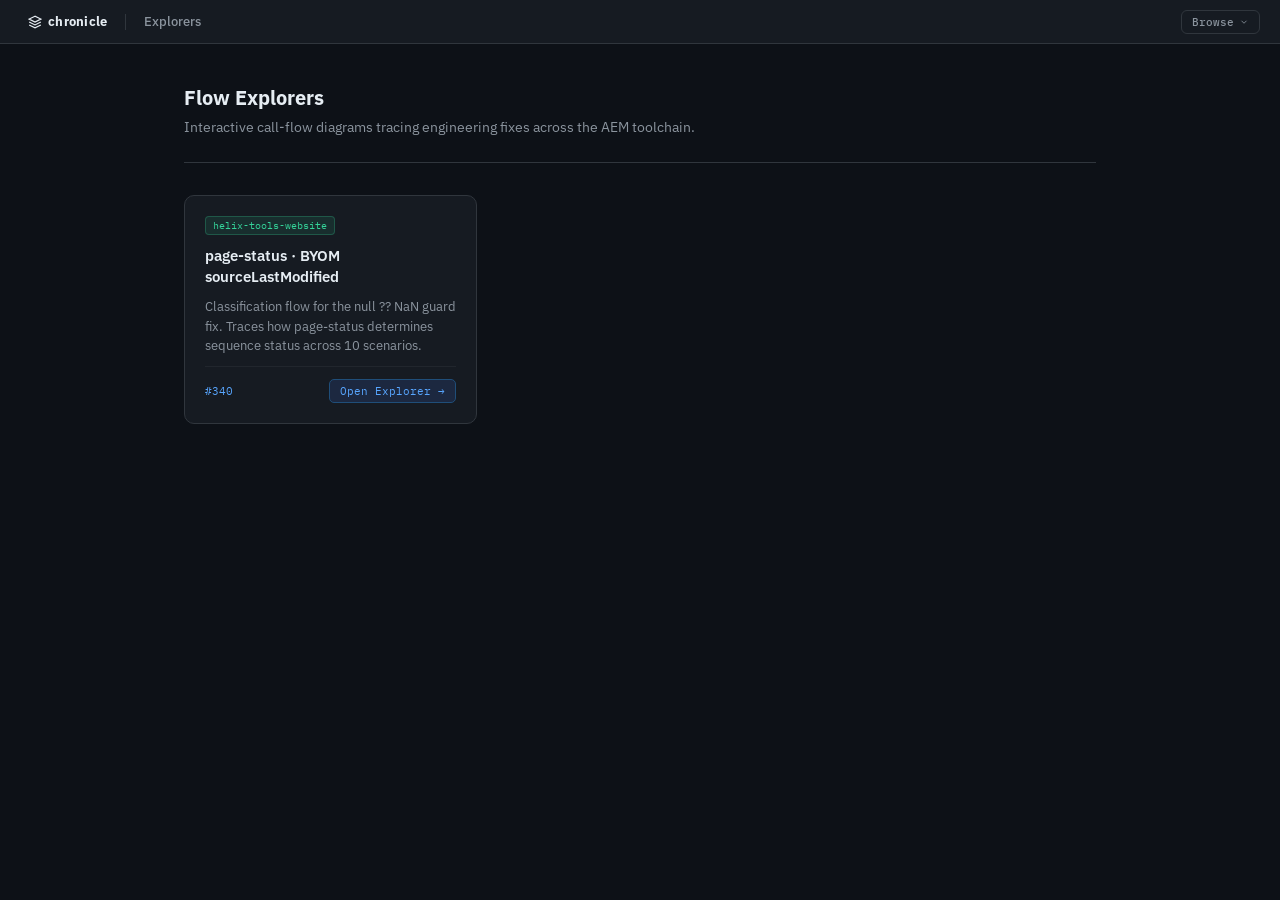
==== tools/index.html @ bcb19ca1 "fix: dark theme, tools nav, browse button positioning - styles.css: full dark theme (#0d1117 bg, IBM" ====
<!DOCTYPE html>
<html lang="en">
<head>
<meta charset="UTF-8">
<meta name="viewport" content="width=device-width, initial-scale=1">
<title>Flow Explorers · Chronicle</title>
<link rel="preconnect" href="https://fonts.googleapis.com">
<link rel="preconnect" href="https://fonts.gstatic.com" crossorigin>
<link href="https://fonts.googleapis.com/css2?family=IBM+Plex+Mono:wght@400;500;600&family=IBM+Plex+Sans:wght@400;500;600;700&display=swap" rel="stylesheet">
<style>
*{box-sizing:border-box;margin:0;padding:0}
body{font-family:'IBM Plex Sans',system-ui,sans-serif;background:#0d1117;color:#e6edf3;min-height:100vh}

#page-nav{position:sticky;top:0;z-index:100}

main{max-width:960px;margin:0 auto;padding:40px 24px}

.page-hd{margin-bottom:32px;border-bottom:1px solid #30363d;padding-bottom:24px}
.page-hd h1{font-size:20px;font-weight:700;color:#e6edf3;margin-bottom:6px}
.page-hd p{font-size:14px;color:#8b949e;line-height:1.5}

.tools-grid{
  display:grid;
  grid-template-columns:repeat(auto-fill,minmax(280px,1fr));
  gap:16px;
}

.tool-card{
  background:#161b22;border:1px solid #30363d;border-radius:10px;
  padding:20px;display:flex;flex-direction:column;gap:10px;
  text-decoration:none;color:inherit;
  transition:border-color .15s,box-shadow .15s;
}
.tool-card:hover{border-color:#58a6ff;text-decoration:none;box-shadow:0 4px 16px rgba(88,166,255,.08)}

.tc-project{
  font-family:'IBM Plex Mono',monospace;font-size:10px;
  color:#34d399;background:rgba(52,211,153,.1);
  padding:2px 7px;border-radius:4px;border:1px solid rgba(52,211,153,.25);
  display:inline-block;width:fit-content;
}
.tool-card h2{font-size:15px;font-weight:600;color:#e6edf3;line-height:1.4;margin:0}
.tool-card p{font-size:13px;color:#8b949e;line-height:1.5;flex:1;margin:0}
.tc-footer{
  display:flex;align-items:center;justify-content:space-between;
  padding-top:12px;border-top:1px solid #21262d;
  font-family:'IBM Plex Mono',monospace;
}
.tc-issue{font-size:11px;color:#58a6ff}
.tc-cta{
  font-size:11px;color:#58a6ff;background:#1c2840;
  border:1px solid #1f4e79;padding:4px 10px;border-radius:5px;
  transition:background .15s;white-space:nowrap;
}
.tool-card:hover .tc-cta{background:#1f4e79}
</style>
</head>
<body>

<div id="page-nav"></div>

<main>
  <div class="page-hd">
    <h1>Flow Explorers</h1>
    <p>Interactive call-flow diagrams tracing engineering fixes across the AEM toolchain.</p>
  </div>

  <div class="tools-grid">

    <a class="tool-card" href="/tools/page-status/flows.html">
      <span class="tc-project">helix-tools-website</span>
      <h2>page-status · BYOM sourceLastModified</h2>
      <p>Classification flow for the null ?? NaN guard fix. Traces how page-status determines sequence status across 10 scenarios.</p>
      <div class="tc-footer">
        <span class="tc-issue">#340</span>
        <span class="tc-cta">Open Explorer →</span>
      </div>
    </a>

  </div>
</main>

<script type="module">
  import { buildNav } from '/scripts/chronicle-nav.js';
  buildNav(document.getElementById('page-nav'));
</script>

</body>
</html>
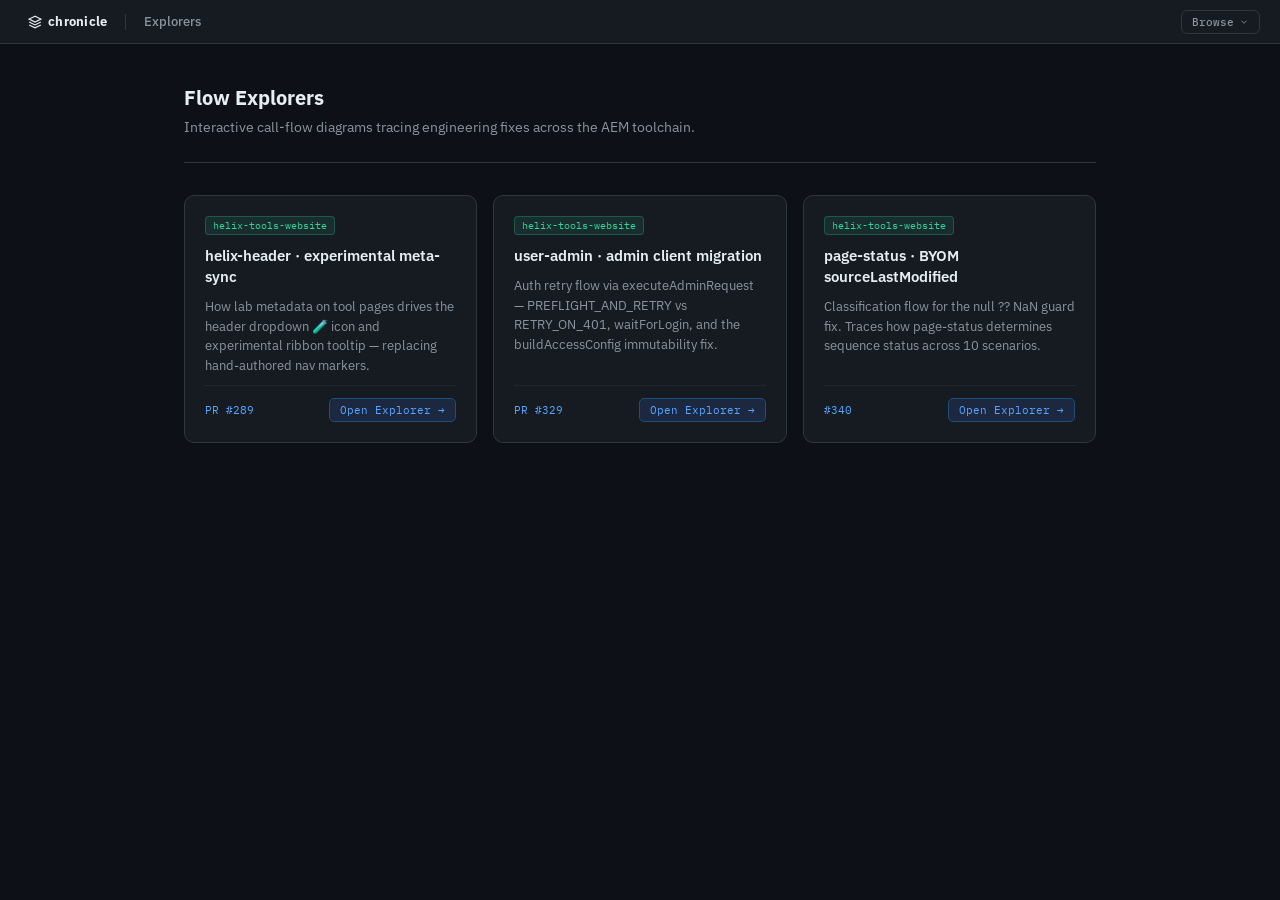
==== commit 43d8d4c7: "feat: add helix-header and user-admin flow explorers (PR #289, #329) - tools/helix-header/flows.html" ====
--- a/tools/index.html
+++ b/tools/index.html
@@ -67,6 +67,26 @@
 
   <div class="tools-grid">
 
+    <a class="tool-card" href="/tools/helix-header/flows.html">
+      <span class="tc-project">helix-tools-website</span>
+      <h2>helix-header · experimental meta-sync</h2>
+      <p>How lab metadata on tool pages drives the header dropdown 🧪 icon and experimental ribbon tooltip — replacing hand-authored nav markers.</p>
+      <div class="tc-footer">
+        <span class="tc-issue">PR #289</span>
+        <span class="tc-cta">Open Explorer →</span>
+      </div>
+    </a>
+
+    <a class="tool-card" href="/tools/user-admin/flows.html">
+      <span class="tc-project">helix-tools-website</span>
+      <h2>user-admin · admin client migration</h2>
+      <p>Auth retry flow via executeAdminRequest — PREFLIGHT_AND_RETRY vs RETRY_ON_401, waitForLogin, and the buildAccessConfig immutability fix.</p>
+      <div class="tc-footer">
+        <span class="tc-issue">PR #329</span>
+        <span class="tc-cta">Open Explorer →</span>
+      </div>
+    </a>
+
     <a class="tool-card" href="/tools/page-status/flows.html">
       <span class="tc-project">helix-tools-website</span>
       <h2>page-status · BYOM sourceLastModified</h2>
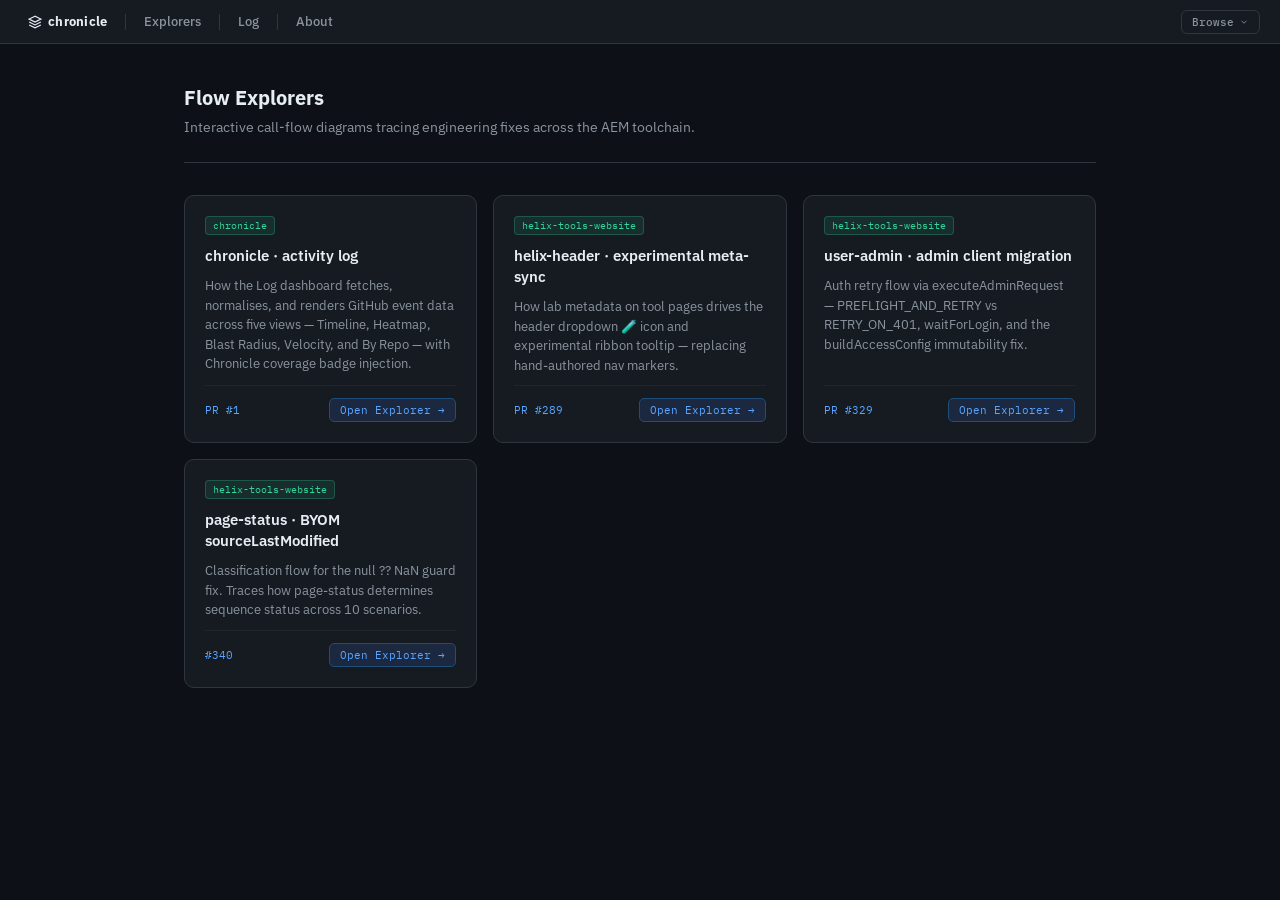
==== commit f1e00b84: "feat: add activity log Flow Explorer card to index" ====
--- a/tools/index.html
+++ b/tools/index.html
@@ -67,6 +67,16 @@
 
   <div class="tools-grid">
 
+    <a class="tool-card" href="/tools/chronicle/flows.html">
+      <span class="tc-project">chronicle</span>
+      <h2>chronicle · activity log</h2>
+      <p>How the Log dashboard fetches, normalises, and renders GitHub event data across five views — Timeline, Heatmap, Blast Radius, Velocity, and By Repo — with Chronicle coverage badge injection.</p>
+      <div class="tc-footer">
+        <span class="tc-issue">PR #1</span>
+        <span class="tc-cta">Open Explorer →</span>
+      </div>
+    </a>
+
     <a class="tool-card" href="/tools/helix-header/flows.html">
       <span class="tc-project">helix-tools-website</span>
       <h2>helix-header · experimental meta-sync</h2>
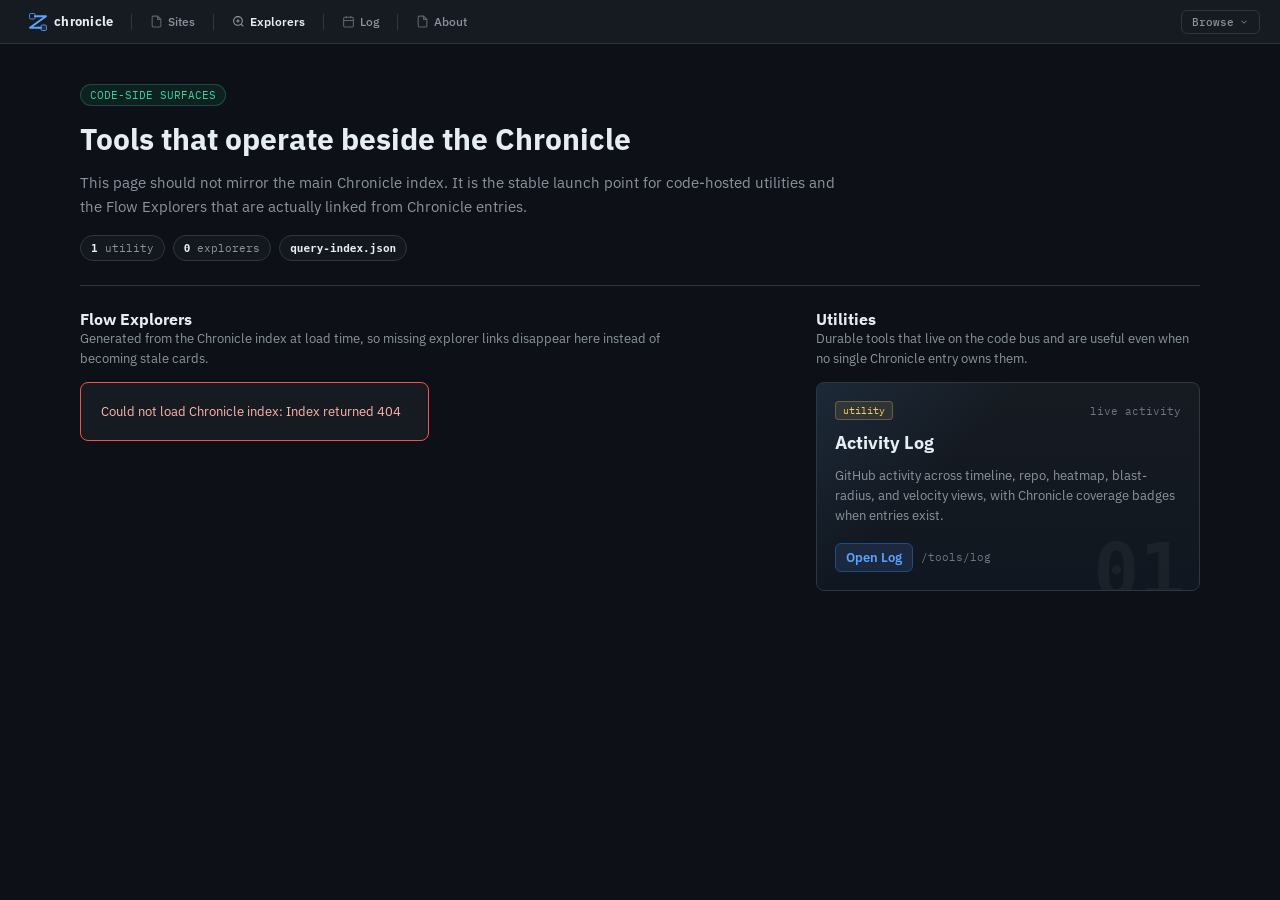
==== commit 0692cde4: "Rework tools page as dynamic hub" ====
--- a/tools/index.html
+++ b/tools/index.html
@@ -3,56 +3,223 @@
 <head>
 <meta charset="UTF-8">
 <meta name="viewport" content="width=device-width, initial-scale=1">
-<title>Flow Explorers · Chronicle</title>
+<title>Tools · Chronicle</title>
 <link rel="preconnect" href="https://fonts.googleapis.com">
 <link rel="preconnect" href="https://fonts.gstatic.com" crossorigin>
 <link href="https://fonts.googleapis.com/css2?family=IBM+Plex+Mono:wght@400;500;600&family=IBM+Plex+Sans:wght@400;500;600;700&display=swap" rel="stylesheet">
 <style>
 *{box-sizing:border-box;margin:0;padding:0}
-body{font-family:'IBM Plex Sans',system-ui,sans-serif;background:#0d1117;color:#e6edf3;min-height:100vh}
-
+:root{
+  --bg:#0d1117;
+  --panel:#161b22;
+  --panel2:#111720;
+  --border:#30363d;
+  --border2:#3d4652;
+  --text:#e6edf3;
+  --muted:#8b949e;
+  --dim:#6e7681;
+  --link:#58a6ff;
+  --link-soft:#1c2840;
+  --green:#34d399;
+  --yellow:#f2cc60;
+}
+body{
+  min-height:100vh;
+  background:var(--bg);
+  color:var(--text);
+  font-family:'IBM Plex Sans',system-ui,sans-serif;
+}
+a{color:inherit}
 #page-nav{position:sticky;top:0;z-index:100}
-
-main{max-width:960px;margin:0 auto;padding:40px 24px}
-
-.page-hd{margin-bottom:32px;border-bottom:1px solid #30363d;padding-bottom:24px}
-.page-hd h1{font-size:20px;font-weight:700;color:#e6edf3;margin-bottom:6px}
-.page-hd p{font-size:14px;color:#8b949e;line-height:1.5}
-
-.tools-grid{
+main{
+  width:min(1120px,calc(100vw - 40px));
+  margin:0 auto;
+  padding:40px 0 56px;
+}
+.page-hd{
+  display:grid;
+  gap:16px;
+  border-bottom:1px solid var(--border);
+  padding-bottom:24px;
+  margin-bottom:24px;
+}
+.eyebrow{
+  width:fit-content;
+  border:1px solid rgb(52 211 153 / 25%);
+  border-radius:999px;
+  padding:3px 9px;
+  background:rgb(52 211 153 / 8%);
+  color:var(--green);
+  font-family:'IBM Plex Mono',monospace;
+  font-size:11px;
+  text-transform:uppercase;
+}
+h1{
+  max-width:720px;
+  font-size:30px;
+  line-height:1.1;
+  letter-spacing:0;
+}
+.lede{
+  max-width:760px;
+  color:var(--muted);
+  font-size:15px;
+  line-height:1.6;
+}
+.stats{
+  display:flex;
+  flex-wrap:wrap;
+  gap:8px;
+}
+.stat{
+  border:1px solid var(--border);
+  border-radius:999px;
+  padding:5px 10px;
+  background:rgb(22 27 34 / 70%);
+  color:var(--muted);
+  font-family:'IBM Plex Mono',monospace;
+  font-size:11px;
+}
+.stat strong{color:var(--text);font-weight:600}
+.layout{
+  display:grid;
+  grid-template-columns:minmax(0,1fr);
+  gap:24px;
+}
+.section{
+  display:grid;
+  gap:14px;
+}
+.section-hd{
+  display:flex;
+  flex-wrap:wrap;
+  align-items:flex-end;
+  justify-content:space-between;
+  gap:10px;
+}
+.section-hd h2{
+  font-size:16px;
+  line-height:1.2;
+}
+.section-hd p{
+  max-width:620px;
+  color:var(--muted);
+  font-size:13px;
+  line-height:1.5;
+}
+.utility-grid,.explorer-grid{
   display:grid;
   grid-template-columns:repeat(auto-fill,minmax(280px,1fr));
-  gap:16px;
-}
-
+  gap:14px;
+}
 .tool-card{
-  background:#161b22;border:1px solid #30363d;border-radius:10px;
-  padding:20px;display:flex;flex-direction:column;gap:10px;
-  text-decoration:none;color:inherit;
-  transition:border-color .15s,box-shadow .15s;
-}
-.tool-card:hover{border-color:#58a6ff;text-decoration:none;box-shadow:0 4px 16px rgba(88,166,255,.08)}
-
-.tc-project{
-  font-family:'IBM Plex Mono',monospace;font-size:10px;
-  color:#34d399;background:rgba(52,211,153,.1);
-  padding:2px 7px;border-radius:4px;border:1px solid rgba(52,211,153,.25);
-  display:inline-block;width:fit-content;
-}
-.tool-card h2{font-size:15px;font-weight:600;color:#e6edf3;line-height:1.4;margin:0}
-.tool-card p{font-size:13px;color:#8b949e;line-height:1.5;flex:1;margin:0}
-.tc-footer{
-  display:flex;align-items:center;justify-content:space-between;
-  padding-top:12px;border-top:1px solid #21262d;
-  font-family:'IBM Plex Mono',monospace;
-}
-.tc-issue{font-size:11px;color:#58a6ff}
-.tc-cta{
-  font-size:11px;color:#58a6ff;background:#1c2840;
-  border:1px solid #1f4e79;padding:4px 10px;border-radius:5px;
-  transition:background .15s;white-space:nowrap;
-}
-.tool-card:hover .tc-cta{background:#1f4e79}
+  position:relative;
+  min-height:190px;
+  display:flex;
+  flex-direction:column;
+  gap:12px;
+  overflow:hidden;
+  border:1px solid var(--border);
+  border-radius:8px;
+  padding:18px;
+  background:
+    linear-gradient(135deg,rgb(88 166 255 / 10%),transparent 36%),
+    linear-gradient(180deg,var(--panel),var(--panel2));
+  color:inherit;
+  text-decoration:none;
+  transition:transform .15s,border-color .15s,background .15s;
+}
+.tool-card:hover{
+  transform:translateY(-2px);
+  border-color:var(--border2);
+  text-decoration:none;
+}
+.tool-card::after{
+  content:attr(data-index);
+  position:absolute;
+  right:14px;
+  bottom:-20px;
+  color:rgb(139 148 158 / 8%);
+  font-family:'IBM Plex Mono',monospace;
+  font-size:76px;
+  font-weight:700;
+  line-height:1;
+  pointer-events:none;
+}
+.card-top{
+  display:flex;
+  align-items:center;
+  justify-content:space-between;
+  gap:10px;
+}
+.pill{
+  width:fit-content;
+  border:1px solid rgb(52 211 153 / 25%);
+  border-radius:4px;
+  padding:2px 7px;
+  background:rgb(52 211 153 / 10%);
+  color:var(--green);
+  font-family:'IBM Plex Mono',monospace;
+  font-size:10px;
+}
+.pill.utility{
+  border-color:rgb(242 204 96 / 28%);
+  background:rgb(242 204 96 / 10%);
+  color:var(--yellow);
+}
+.date{
+  color:var(--dim);
+  font-family:'IBM Plex Mono',monospace;
+  font-size:11px;
+}
+.tool-card h3{
+  margin:0;
+  max-width:25ch;
+  font-size:18px;
+  line-height:1.22;
+}
+.tool-card p{
+  flex:1;
+  margin:0;
+  color:var(--muted);
+  font-size:13px;
+  line-height:1.55;
+}
+.card-actions{
+  display:flex;
+  flex-wrap:wrap;
+  gap:8px;
+  align-items:center;
+  padding-top:4px;
+}
+.cta{
+  border:1px solid #1f4e79;
+  border-radius:6px;
+  padding:5px 10px;
+  background:var(--link-soft);
+  color:var(--link);
+  font-size:13px;
+  font-weight:600;
+}
+.secondary{
+  color:var(--dim);
+  font-family:'IBM Plex Mono',monospace;
+  font-size:11px;
+}
+.state{
+  border:1px solid var(--border);
+  border-radius:8px;
+  padding:20px;
+  background:var(--panel);
+  color:var(--muted);
+  font-size:13px;
+}
+.state.error{border-color:rgb(248 81 73 / 35);color:#ffb4ad}
+@media (width >= 900px){
+  .layout{grid-template-columns:minmax(0,1.3fr) minmax(300px,.7fr);align-items:start}
+  .utilities{order:2}
+  .explorers{order:1}
+}
 </style>
 </head>
 <body>
@@ -60,59 +227,146 @@
 <div id="page-nav"></div>
 
 <main>
-  <div class="page-hd">
-    <h1>Flow Explorers</h1>
-    <p>Interactive call-flow diagrams tracing engineering fixes across the AEM toolchain.</p>
-  </div>
-
-  <div class="tools-grid">
-
-    <a class="tool-card" href="/tools/chronicle/flows.html">
-      <span class="tc-project">chronicle</span>
-      <h2>chronicle · activity log</h2>
-      <p>How the Log dashboard fetches, normalises, and renders GitHub event data across five views — Timeline, Heatmap, Blast Radius, Velocity, and By Repo — with Chronicle coverage badge injection.</p>
-      <div class="tc-footer">
-        <span class="tc-issue">PR #1</span>
-        <span class="tc-cta">Open Explorer →</span>
+  <header class="page-hd">
+    <span class="eyebrow">Code-side surfaces</span>
+    <h1>Tools that operate beside the Chronicle</h1>
+    <p class="lede">This page should not mirror the main Chronicle index. It is the stable launch point for code-hosted utilities and the Flow Explorers that are actually linked from Chronicle entries.</p>
+    <div class="stats" aria-live="polite">
+      <span class="stat"><strong id="stat-tools">1</strong> utility</span>
+      <span class="stat"><strong id="stat-flows">...</strong> explorers</span>
+      <span class="stat"><strong id="stat-source">query-index.json</strong></span>
+    </div>
+  </header>
+
+  <div class="layout">
+    <section class="section utilities" aria-labelledby="utilities-title">
+      <div class="section-hd">
+        <div>
+          <h2 id="utilities-title">Utilities</h2>
+          <p>Durable tools that live on the code bus and are useful even when no single Chronicle entry owns them.</p>
+        </div>
       </div>
-    </a>
-
-    <a class="tool-card" href="/tools/helix-header/flows.html">
-      <span class="tc-project">helix-tools-website</span>
-      <h2>helix-header · experimental meta-sync</h2>
-      <p>How lab metadata on tool pages drives the header dropdown 🧪 icon and experimental ribbon tooltip — replacing hand-authored nav markers.</p>
-      <div class="tc-footer">
-        <span class="tc-issue">PR #289</span>
-        <span class="tc-cta">Open Explorer →</span>
+      <div class="utility-grid">
+        <a class="tool-card" href="/tools/log/index.html" data-index="01">
+          <div class="card-top">
+            <span class="pill utility">utility</span>
+            <span class="date">live activity</span>
+          </div>
+          <h3>Activity Log</h3>
+          <p>GitHub activity across timeline, repo, heatmap, blast-radius, and velocity views, with Chronicle coverage badges when entries exist.</p>
+          <div class="card-actions">
+            <span class="cta">Open Log</span>
+            <span class="secondary">/tools/log</span>
+          </div>
+        </a>
       </div>
-    </a>
-
-    <a class="tool-card" href="/tools/user-admin/flows.html">
-      <span class="tc-project">helix-tools-website</span>
-      <h2>user-admin · admin client migration</h2>
-      <p>Auth retry flow via executeAdminRequest — PREFLIGHT_AND_RETRY vs RETRY_ON_401, waitForLogin, and the buildAccessConfig immutability fix.</p>
-      <div class="tc-footer">
-        <span class="tc-issue">PR #329</span>
-        <span class="tc-cta">Open Explorer →</span>
+    </section>
+
+    <section class="section explorers" aria-labelledby="explorers-title">
+      <div class="section-hd">
+        <div>
+          <h2 id="explorers-title">Flow Explorers</h2>
+          <p>Generated from the Chronicle index at load time, so missing explorer links disappear here instead of becoming stale cards.</p>
+        </div>
       </div>
-    </a>
-
-    <a class="tool-card" href="/tools/page-status/flows.html">
-      <span class="tc-project">helix-tools-website</span>
-      <h2>page-status · BYOM sourceLastModified</h2>
-      <p>Classification flow for the null ?? NaN guard fix. Traces how page-status determines sequence status across 10 scenarios.</p>
-      <div class="tc-footer">
-        <span class="tc-issue">#340</span>
-        <span class="tc-cta">Open Explorer →</span>
+      <div id="explorer-grid" class="explorer-grid">
+        <div class="state">Loading Flow Explorers...</div>
       </div>
-    </a>
-
+    </section>
   </div>
 </main>
 
 <script type="module">
   import { buildNav } from '/scripts/chronicle-nav.js';
   buildNav(document.getElementById('page-nav'));
+
+  const INDEX_URL = '/query-index.json';
+  const CHRONICLE_BASE = 'https://main--chronicle--somarc.aem.live';
+  const grid = document.getElementById('explorer-grid');
+  const statFlows = document.getElementById('stat-flows');
+
+  function esc(value) {
+    return String(value || '')
+      .replace(/&/g, '&amp;')
+      .replace(/</g, '&lt;')
+      .replace(/>/g, '&gt;')
+      .replace(/"/g, '&quot;');
+  }
+
+  function cleanTitle(value) {
+    return String(value || 'Untitled explorer')
+      .replace(/\s+—\s+Chronicle(?:Chronicle)?$/i, '')
+      .replace(/ChronicleChronicle$/i, 'Chronicle')
+      .trim();
+  }
+
+  function fmtDate(value) {
+    if (!value) return '';
+    const [year, month, day] = value.split('-').map(Number);
+    if (!year || !month || !day) return '';
+    return new Date(year, month - 1, day).toLocaleDateString('en-US', {
+      month: 'short',
+      day: 'numeric',
+      year: 'numeric',
+    });
+  }
+
+  function issueLabel(entry) {
+    if (entry['issue-number']) return `#${entry['issue-number']}`;
+    if (entry['pr-url']) {
+      const match = entry['pr-url'].match(/\/pull\/(\d+)/);
+      if (match) return `PR #${match[1]}`;
+    }
+    return entry.project || 'explorer';
+  }
+
+  function renderExplorers(entries) {
+    const explorers = entries
+      .filter(entry => entry['flows-url'])
+      .sort((a, b) => String(b.date || '').localeCompare(String(a.date || '')));
+
+    statFlows.textContent = explorers.length;
+
+    if (!explorers.length) {
+      grid.innerHTML = '<div class="state">No Flow Explorers are linked from Chronicle entries yet.</div>';
+      return;
+    }
+
+    grid.innerHTML = explorers.map((entry, index) => {
+      const title = cleanTitle(entry.title);
+      const flowUrl = entry['flows-url'];
+      const issueUrl = entry.path ? `${CHRONICLE_BASE}${entry.path}` : '';
+      return `
+        <a class="tool-card" href="${esc(flowUrl)}" data-index="${String(index + 1).padStart(2, '0')}">
+          <div class="card-top">
+            <span class="pill">${esc(entry.project || 'chronicle')}</span>
+            <span class="date">${esc(fmtDate(entry.date))}</span>
+          </div>
+          <h3>${esc(title)}</h3>
+          <p>${esc(entry.description || 'Interactive walkthrough for the linked Chronicle entry.')}</p>
+          <div class="card-actions">
+            <span class="cta">Open Explorer</span>
+            <span class="secondary">${esc(issueLabel(entry))}</span>
+            ${issueUrl ? `<span class="secondary">entry: ${esc(entry.path)}</span>` : ''}
+          </div>
+        </a>
+      `;
+    }).join('');
+  }
+
+  async function loadExplorers() {
+    try {
+      const res = await fetch(INDEX_URL, { cache: 'no-store' });
+      if (!res.ok) throw new Error(`Index returned ${res.status}`);
+      const json = await res.json();
+      renderExplorers(json.data || []);
+    } catch (err) {
+      statFlows.textContent = '0';
+      grid.innerHTML = `<div class="state error">Could not load Chronicle index: ${esc(err.message)}</div>`;
+    }
+  }
+
+  loadExplorers();
 </script>
 
 </body>
